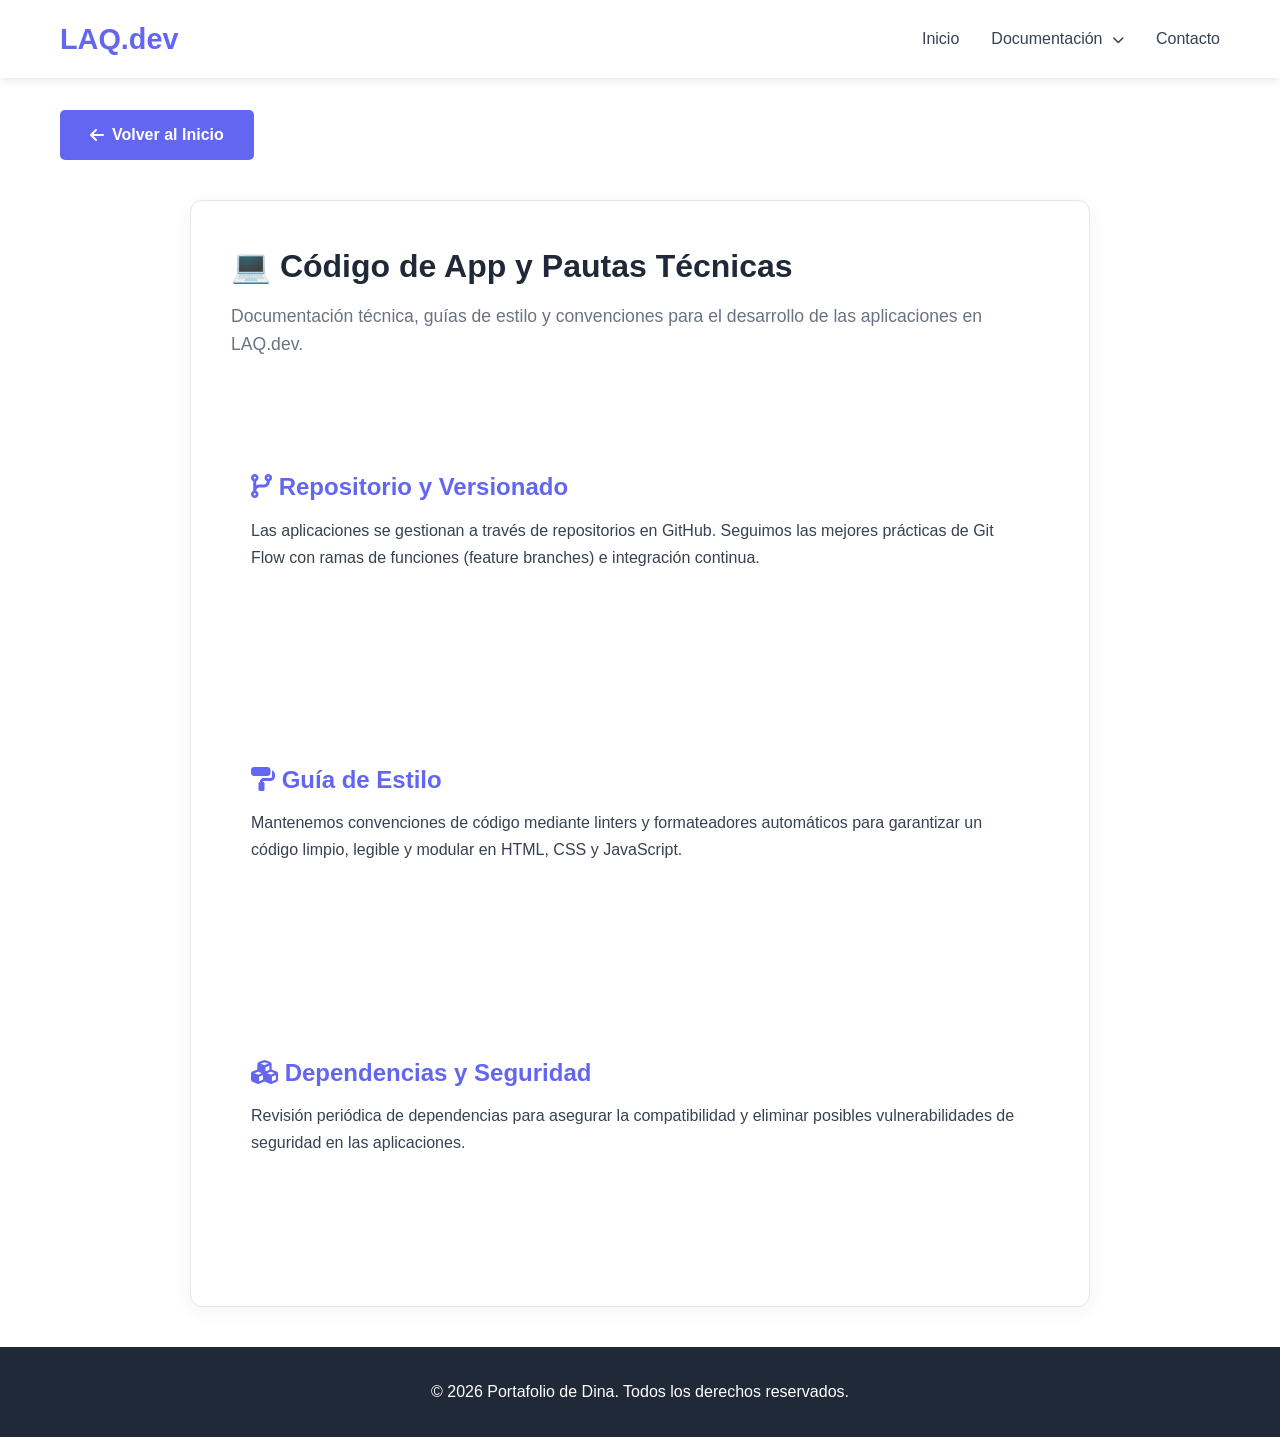
==== codigo-de-app.html @ ae9f71fb "cambios en ls mens" ====
<!DOCTYPE html>
<html lang="es">
<head>
    <meta charset="UTF-8">
    <meta name="viewport" content="width=device-width, initial-scale=1.0">
    <title>Código de App - LAQ.dev</title>
    <link rel="stylesheet" href="css/styles.css">
    <link rel="stylesheet" href="https://cdnjs.cloudflare.com/ajax/libs/font-awesome/6.4.0/css/all.min.css">
    <style>
        .doc-container {
            max-width: 900px;
            margin: 40px auto;
            background: #ffffff;
            padding: 40px;
            border-radius: 12px;
            box-shadow: 0 4px 20px rgba(0, 0, 0, 0.05);
            border: 1px solid var(--border-color);
        }
        .doc-section {
            margin-bottom: 30px;
        }
        .doc-section h2 {
            color: var(--primary-color);
            margin-bottom: 10px;
        }
        .doc-section p {
            line-height: 1.7;
            color: var(--text-color);
        }
    </style>
</head>
<body>
    <!-- NAVEGACIÓN -->
    <nav class="navbar">
        <div class="nav-container">
            <div class="logo">
                <a href="index.html" style="text-decoration:none;"><h1>LAQ.dev</h1></a>
            </div>
            <ul class="nav-menu">
                <li><a href="index.html#inicio" class="nav-link">Inicio</a></li>
                <li class="nav-dropdown">
                    <a href="#" class="nav-link dropdown-toggle">Documentación <i class="fas fa-chevron-down nav-arrow"></i></a>
                    <ul class="dropdown-menu">
                        <li><a href="codigo-de-app.html"><i class="fas fa-code"></i> Código de App</a></li>
                        <li class="nested-dropdown">
                            <a href="politicas-de-app.html"><i class="fas fa-shield-alt"></i> Políticas de App <i class="fas fa-chevron-right nested-arrow"></i></a>
                            <ul class="nested-menu">
                                <li><a href="politicas-de-app.html#tvstreaming"><i class="fas fa-tv"></i> TVStreaming</a></li>
                            </ul>
                        </li>
                    </ul>
                </li>
                <li><a href="index.html#contacto" class="nav-link">Contacto</a></li>
            </ul>
            <div class="hamburger">
                <span></span>
                <span></span>
                <span></span>
            </div>
        </div>
    </nav>

    <div class="container">
        <div style="margin-top: 2rem;">
            <a href="index.html" class="btn btn-primary" style="display:inline-flex; align-items:center; gap:8px;">
                <i class="fas fa-arrow-left"></i> Volver al Inicio
            </a>
        </div>

        <main class="doc-container">
            <h1 style="color: var(--dark-color); margin-bottom: 10px;">💻 Código de App y Pautas Técnicas</h1>
            <p style="font-size: 1.1rem; color: #6b7280; margin-bottom: 30px;">
                Documentación técnica, guías de estilo y convenciones para el desarrollo de las aplicaciones en LAQ.dev.
            </p>

            <section class="doc-section">
                <h2><i class="fas fa-code-branch"></i> Repositorio y Versionado</h2>
                <p>Las aplicaciones se gestionan a través de repositorios en GitHub. Seguimos las mejores prácticas de Git Flow con ramas de funciones (feature branches) e integración continua.</p>
            </section>

            <section class="doc-section">
                <h2><i class="fas fa-paint-roller"></i> Guía de Estilo</h2>
                <p>Mantenemos convenciones de código mediante linters y formateadores automáticos para garantizar un código limpio, legible y modular en HTML, CSS y JavaScript.</p>
            </section>

            <section class="doc-section">
                <h2><i class="fas fa-cubes"></i> Dependencias y Seguridad</h2>
                <p>Revisión periódica de dependencias para asegurar la compatibilidad y eliminar posibles vulnerabilidades de seguridad en las aplicaciones.</p>
            </section>
        </main>
    </div>

    <!-- FOOTER -->
    <footer class="footer">
        <div class="container">
            <p>&copy; 2026 Portafolio de Dina. Todos los derechos reservados.</p>
        </div>
    </footer>

    <!-- SCRIPTS -->
    <script src="js/utils.js"></script>
    <script src="js/app.js"></script>
    <script src="js/main.js"></script>
</body>
</html>
---- css/styles.css ----
/* ================================
   ESTILOS GLOBALES Y VARIABLES
   ================================ */

:root {
    --primary-color: #6366f1;
    --secondary-color: #ec4899;
    --dark-color: #1f2937;
    --light-color: #f3f4f6;
    --text-color: #374151;
    --border-color: #e5e7eb;
    --transition: all 0.3s ease;
}

/* Reset y estilos base */
* {
    margin: 0;
    padding: 0;
    box-sizing: border-box;
}

html {
    scroll-behavior: smooth;
}

body {
    font-family: 'Segoe UI', Tahoma, Geneva, Verdana, sans-serif;
    color: var(--text-color);
    line-height: 1.6;
    background-color: #ffffff;
}

/* Contenedor principal */
.container {
    max-width: 1200px;
    margin: 0 auto;
    padding: 0 20px;
}

/* ================================
   NAVEGACIÓN
   ================================ */

.navbar {
    background: white;
    box-shadow: 0 2px 10px rgba(0, 0, 0, 0.1);
    position: sticky;
    top: 0;
    z-index: 1000;
}

.nav-container {
    display: flex;
    justify-content: space-between;
    align-items: center;
    padding: 1rem 0;
    max-width: 1200px;
    margin: 0 auto;
    padding-left: 20px;
    padding-right: 20px;
}

.logo h1 {
    color: var(--primary-color);
    font-size: 1.8rem;
    font-weight: 700;
}

.nav-menu {
    display: flex;
    list-style: none;
    gap: 2rem;
}

.nav-link {
    color: var(--text-color);
    text-decoration: none;
    font-weight: 500;
    transition: var(--transition);
    position: relative;
}

.nav-link:hover {
    color: var(--primary-color);
}

.nav-link::after {
    content: '';
    position: absolute;
    bottom: -5px;
    left: 0;
    width: 0;
    height: 2px;
    background: var(--primary-color);
    transition: width 0.3s ease;
}

.nav-link:hover::after {
    width: 100%;
}

/* --- Menú Desplegable (Dropdown) --- */
.nav-dropdown {
    position: relative;
}

.nav-arrow, .nested-arrow {
    font-size: 0.75rem;
    margin-left: 5px;
    transition: transform 0.3s ease;
}

.dropdown-menu, .nested-menu {
    position: absolute;
    top: 100%;
    left: 0;
    background: #ffffff;
    min-width: 220px;
    box-shadow: 0 10px 25px rgba(0, 0, 0, 0.12);
    border-radius: 8px;
    padding: 0.5rem 0;
    list-style: none;
    opacity: 0;
    visibility: hidden;
    transform: translateY(10px);
    transition: all 0.3s cubic-bezier(0.16, 1, 0.3, 1);
    z-index: 1100;
    border: 1px solid rgba(0, 0, 0, 0.05);
}

.nested-dropdown {
    position: relative;
}

.nested-menu {
    top: 0;
    left: 100%;
    margin-left: 2px;
}

.nav-dropdown:hover > .dropdown-menu,
.nested-dropdown:hover > .nested-menu,
.nav-dropdown.active > .dropdown-menu,
.nested-dropdown.active > .nested-menu {
    opacity: 1;
    visibility: visible;
    transform: translateY(0);
}

.nav-dropdown:hover .nav-arrow,
.nested-dropdown:hover .nested-arrow {
    transform: rotate(180deg);
}

.dropdown-menu li a,
.nested-menu li a {
    display: flex;
    align-items: center;
    gap: 10px;
    padding: 0.7rem 1.2rem;
    color: var(--text-color);
    text-decoration: none;
    font-size: 0.95rem;
    font-weight: 500;
    transition: var(--transition);
}

.dropdown-menu li a i,
.nested-menu li a i {
    color: var(--primary-color);
    font-size: 0.9rem;
    width: 16px;
}

.dropdown-menu li a:hover,
.nested-menu li a:hover {
    background: #f4f4fe;
    color: var(--primary-color);
}

.hamburger {
    display: none;
    flex-direction: column;
    cursor: pointer;
}

.hamburger span {
    width: 25px;
    height: 3px;
    background: var(--primary-color);
    margin: 5px 0;
    transition: var(--transition);
}

/* ================================
   SECCIÓN HERO (INICIO)
   ================================ */

.hero {
    background: linear-gradient(135deg, var(--primary-color) 0%, var(--secondary-color) 100%);
    color: white;
    padding: 100px 20px;
    text-align: center;
    position: relative;
    overflow: hidden;
    min-height: 500px;
    display: flex;
    align-items: center;
    justify-content: center;
}

.hero-content {
    z-index: 2;
    max-width: 600px;
    animation: slideInUp 0.8s ease;
}

.hero h2 {
    font-size: 3.5rem;
    margin-bottom: 1rem;
    font-weight: 700;
}

.hero p {
    font-size: 1.3rem;
    margin-bottom: 2rem;
    opacity: 0.95;
}

.hero-shape {
    position: absolute;
    width: 300px;
    height: 300px;
    background: rgba(255, 255, 255, 0.1);
    border-radius: 50%;
    top: -100px;
    right: -50px;
    animation: float 6s ease-in-out infinite;
}

@keyframes slideInUp {
    from {
        opacity: 0;
        transform: translateY(30px);
    }
    to {
        opacity: 1;
        transform: translateY(0);
    }
}

@keyframes float {
    0%, 100% {
        transform: translateY(0px);
    }
    50% {
        transform: translateY(30px);
    }
}

/* ================================
   BOTONES
   ================================ */

.btn {
    padding: 12px 30px;
    border: none;
    border-radius: 5px;
    font-size: 1rem;
    font-weight: 600;
    cursor: pointer;
    text-decoration: none;
    display: inline-block;
    transition: var(--transition);
}

.btn-primary {
    background: var(--primary-color);
    color: white;
}

.btn-primary:hover {
    background: #4f46e5;
    transform: translateY(-2px);
    box-shadow: 0 10px 20px rgba(99, 102, 241, 0.3);
}

/* ================================
   SECCIONES GENERALES
   ================================ */

.section-title {
    font-size: 2.5rem;
    text-align: center;
    margin-bottom: 3rem;
    color: var(--dark-color);
    position: relative;
    padding-bottom: 1rem;
}

.section-title::after {
    content: '';
    position: absolute;
    bottom: 0;
    left: 50%;
    transform: translateX(-50%);
    width: 100px;
    height: 4px;
    background: linear-gradient(90deg, var(--primary-color), var(--secondary-color));
    border-radius: 2px;
}

section {
    padding: 80px 20px;
}

/* ================================
   SECCIÓN SOBRE MÍ
   ================================ */

.about {
    background: #f9fafb;
}

.about-grid {
    display: grid;
    grid-template-columns: 1fr 1fr;
    gap: 4rem;
    align-items: center;
}

.about-text p {
    margin-bottom: 1.5rem;
    font-size: 1.1rem;
    line-height: 1.8;
    color: var(--text-color);
}

.about-image {
    display: flex;
    justify-content: center;
}

.placeholder-image {
    width: 300px;
    height: 300px;
    background: linear-gradient(135deg, var(--primary-color), var(--secondary-color));
    border-radius: 10px;
    display: flex;
    align-items: center;
    justify-content: center;
    font-size: 5rem;
    color: white;
    box-shadow: 0 10px 40px rgba(99, 102, 241, 0.2);
}

/* ================================
   SECCIÓN PROYECTOS
   ================================ */

.projects {
    background: white;
}

.projects-grid {
    display: grid;
    grid-template-columns: repeat(auto-fit, minmax(300px, 1fr));
    gap: 2rem;
}

.project-card {
    background: white;
    border: 1px solid var(--border-color);
    border-radius: 10px;
    padding: 2rem;
    transition: var(--transition);
    cursor: pointer;
}

.project-card:hover {
    transform: translateY(-10px);
    box-shadow: 0 20px 40px rgba(0, 0, 0, 0.1);
    border-color: var(--primary-color);
}

.project-image {
    width: 100%;
    height: 200px;
    background: linear-gradient(135deg, var(--primary-color), var(--secondary-color));
    border-radius: 8px;
    display: flex;
    align-items: center;
    justify-content: center;
    font-size: 3rem;
    color: white;
    margin-bottom: 1.5rem;
}

.project-card h3 {
    color: var(--dark-color);
    margin-bottom: 1rem;
    font-size: 1.3rem;
}

.project-card p {
    color: var(--text-color);
    margin-bottom: 1.5rem;
    line-height: 1.6;
}

.project-tags {
    display: flex;
    gap: 0.5rem;
    margin-bottom: 1.5rem;
    flex-wrap: wrap;
}

.tag {
    background: #e5e7eb;
    color: var(--dark-color);
    padding: 5px 12px;
    border-radius: 20px;
    font-size: 0.85rem;
    font-weight: 500;
}

.project-link {
    color: var(--primary-color);
    text-decoration: none;
    font-weight: 600;
    transition: var(--transition);
    display: inline-block;
}

.project-link:hover {
    transform: translateX(5px);
}

/* ================================
   SECCIÓN HABILIDADES
   ================================ */

.skills {
    background: linear-gradient(135deg, rgba(99, 102, 241, 0.05), rgba(236, 72, 153, 0.05));
}

.skills-grid {
    display: grid;
    grid-template-columns: repeat(auto-fit, minmax(250px, 1fr));
    gap: 3rem;
}

.skill-item {
    background: white;
    padding: 2rem;
    border-radius: 10px;
    text-align: center;
    box-shadow: 0 5px 15px rgba(0, 0, 0, 0.08);
    transition: var(--transition);
}

.skill-item:hover {
    transform: translateY(-5px);
    box-shadow: 0 15px 30px rgba(99, 102, 241, 0.15);
}

.skill-item i {
    font-size: 3rem;
    color: var(--primary-color);
    margin-bottom: 1rem;
}

.skill-item h4 {
    color: var(--dark-color);
    margin-bottom: 1.5rem;
    font-size: 1.2rem;
}

.skill-bar {
    width: 100%;
    height: 8px;
    background: #e5e7eb;
    border-radius: 10px;
    overflow: hidden;
    margin-bottom: 0.5rem;
}

.skill-progress {
    height: 100%;
    background: linear-gradient(90deg, var(--primary-color), var(--secondary-color));
    border-radius: 10px;
    transition: width 1s ease;
}

.skill-item p {
    color: var(--text-color);
    font-weight: 600;
    margin-top: 0.5rem;
}

/* ================================
   SECCIÓN CONTACTO
   ================================ */

.contact {
    background: white;
}

.contact-subtitle {
    text-align: center;
    font-size: 1.1rem;
    color: var(--text-color);
    margin-bottom: 3rem;
}

.contact-form {
    max-width: 600px;
    margin: 0 auto 3rem;
    background: #f9fafb;
    padding: 2rem;
    border-radius: 10px;
}

.form-group {
    margin-bottom: 1.5rem;
}

.form-group label {
    display: block;
    margin-bottom: 0.5rem;
    color: var(--dark-color);
    font-weight: 600;
}

.form-group input,
.form-group textarea {
    width: 100%;
    padding: 12px;
    border: 1px solid var(--border-color);
    border-radius: 5px;
    font-size: 1rem;
    font-family: inherit;
    transition: var(--transition);
}

.form-group input:focus,
.form-group textarea:focus {
    outline: none;
    border-color: var(--primary-color);
    box-shadow: 0 0 0 3px rgba(99, 102, 241, 0.1);
}

.contact-form button {
    width: 100%;
    margin-top: 1rem;
}

.social-links {
    display: flex;
    justify-content: center;
    gap: 2rem;
}

.social-icon {
    width: 50px;
    height: 50px;
    background: #f3f4f6;
    border-radius: 50%;
    display: flex;
    align-items: center;
    justify-content: center;
    font-size: 1.5rem;
    color: var(--primary-color);
    transition: var(--transition);
    text-decoration: none;
}

.social-icon:hover {
    background: var(--primary-color);
    color: white;
    transform: translateY(-5px);
}

/* ================================
   FOOTER
   ================================ */

.footer {
    background: var(--dark-color);
    color: white;
    text-align: center;
    padding: 2rem;
}

/* ================================
   MEDIA QUERIES (RESPONSIVE)
   ================================ */

@media (max-width: 768px) {
    .hamburger {
        display: flex;
    }

    .nav-menu {
        position: absolute;
        top: 70px;
        left: -100%;
        flex-direction: column;
        background: white;
        width: 100%;
        text-align: center;
        transition: 0.3s;
        gap: 0;
        padding: 2rem 0;
    }

    .nav-menu.active {
        left: 0;
    }

    .dropdown-menu, .nested-menu {
        position: static;
        opacity: 1;
        visibility: visible;
        transform: none;
        box-shadow: none;
        border: none;
        background: #f9fafb;
        width: 100%;
        padding: 0.5rem 0;
        display: none;
    }

    .nav-dropdown.active > .dropdown-menu,
    .nested-dropdown.active > .nested-menu {
        display: block;
    }

    .dropdown-menu li a {
        padding-left: 2.5rem;
    }

    .nested-menu li a {
        padding-left: 4rem;
    }

    .hero h2 {
        font-size: 2rem;
    }

    .hero p {
        font-size: 1rem;
    }

    .about-grid {
        grid-template-columns: 1fr;
    }

    .section-title {
        font-size: 2rem;
    }

    .projects-grid {
        grid-template-columns: 1fr;
    }

    .skills-grid {
        grid-template-columns: 1fr;
    }

    .social-links {
        gap: 1rem;
    }

    .placeholder-image {
        width: 200px;
        height: 200px;
        font-size: 3rem;
    }
}

@media (max-width: 480px) {
    .hero {
        padding: 60px 20px;
        min-height: 400px;
    }

    .hero h2 {
        font-size: 1.8rem;
    }

    .hero p {
        font-size: 0.95rem;
    }

    section {
        padding: 50px 20px;
    }

    .section-title {
        font-size: 1.5rem;
    }

    .nav-menu {
        top: 60px;
    }

    .contact-form {
        padding: 1.5rem;
    }
}
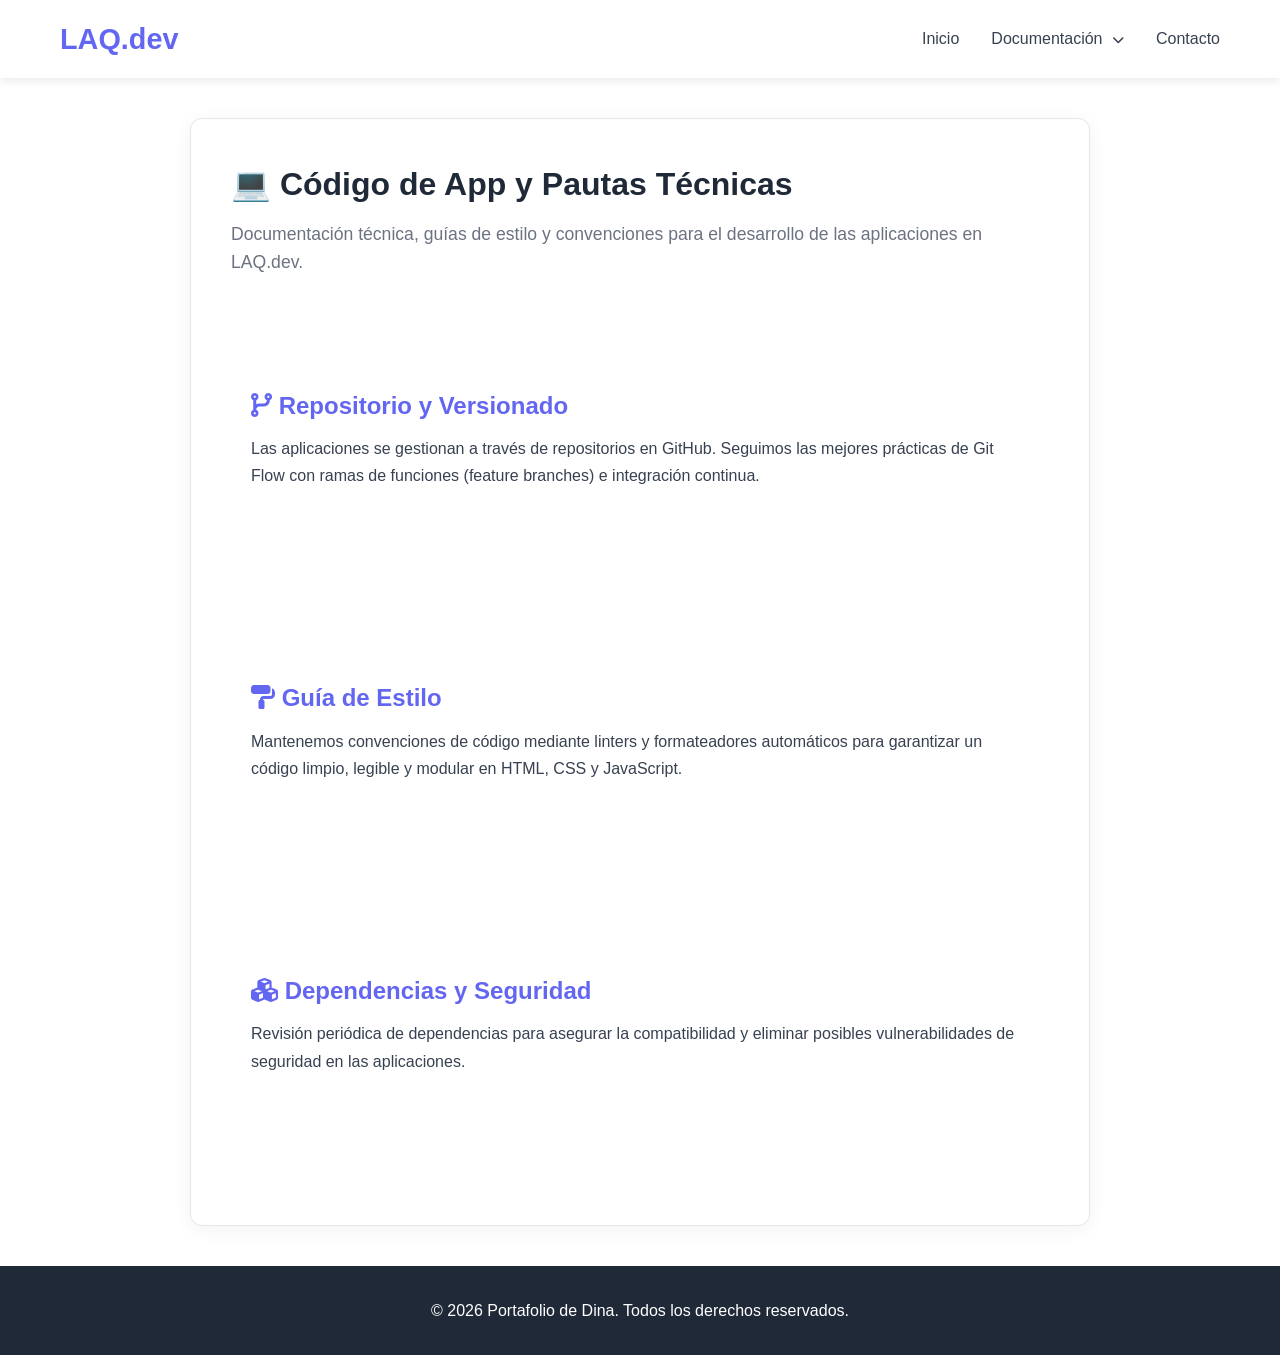
==== commit 7b86a3c5: "cambios en el menu politicas de app" ====
--- a/codigo-de-app.html
+++ b/codigo-de-app.html
@@ -45,12 +45,12 @@
                         <li class="nested-dropdown">
                             <a href="politicas-de-app.html"><i class="fas fa-shield-alt"></i> Políticas de App <i class="fas fa-chevron-right nested-arrow"></i></a>
                             <ul class="nested-menu">
-                                <li><a href="politicas-de-app.html#tvstreaming"><i class="fas fa-tv"></i> TVStreaming</a></li>
+                                <li><a href="politica-tvstreaming.html" target="_blank" rel="noopener noreferrer"><i class="fas fa-tv"></i> TVStreaming</a></li>
                             </ul>
                         </li>
                     </ul>
                 </li>
-                <li><a href="index.html#contacto" class="nav-link">Contacto</a></li>
+                <li><a href="contacto.html" class="nav-link">Contacto</a></li>
             </ul>
             <div class="hamburger">
                 <span></span>
@@ -61,12 +61,6 @@
     </nav>
 
     <div class="container">
-        <div style="margin-top: 2rem;">
-            <a href="index.html" class="btn btn-primary" style="display:inline-flex; align-items:center; gap:8px;">
-                <i class="fas fa-arrow-left"></i> Volver al Inicio
-            </a>
-        </div>
-
         <main class="doc-container">
             <h1 style="color: var(--dark-color); margin-bottom: 10px;">💻 Código de App y Pautas Técnicas</h1>
             <p style="font-size: 1.1rem; color: #6b7280; margin-bottom: 30px;">
